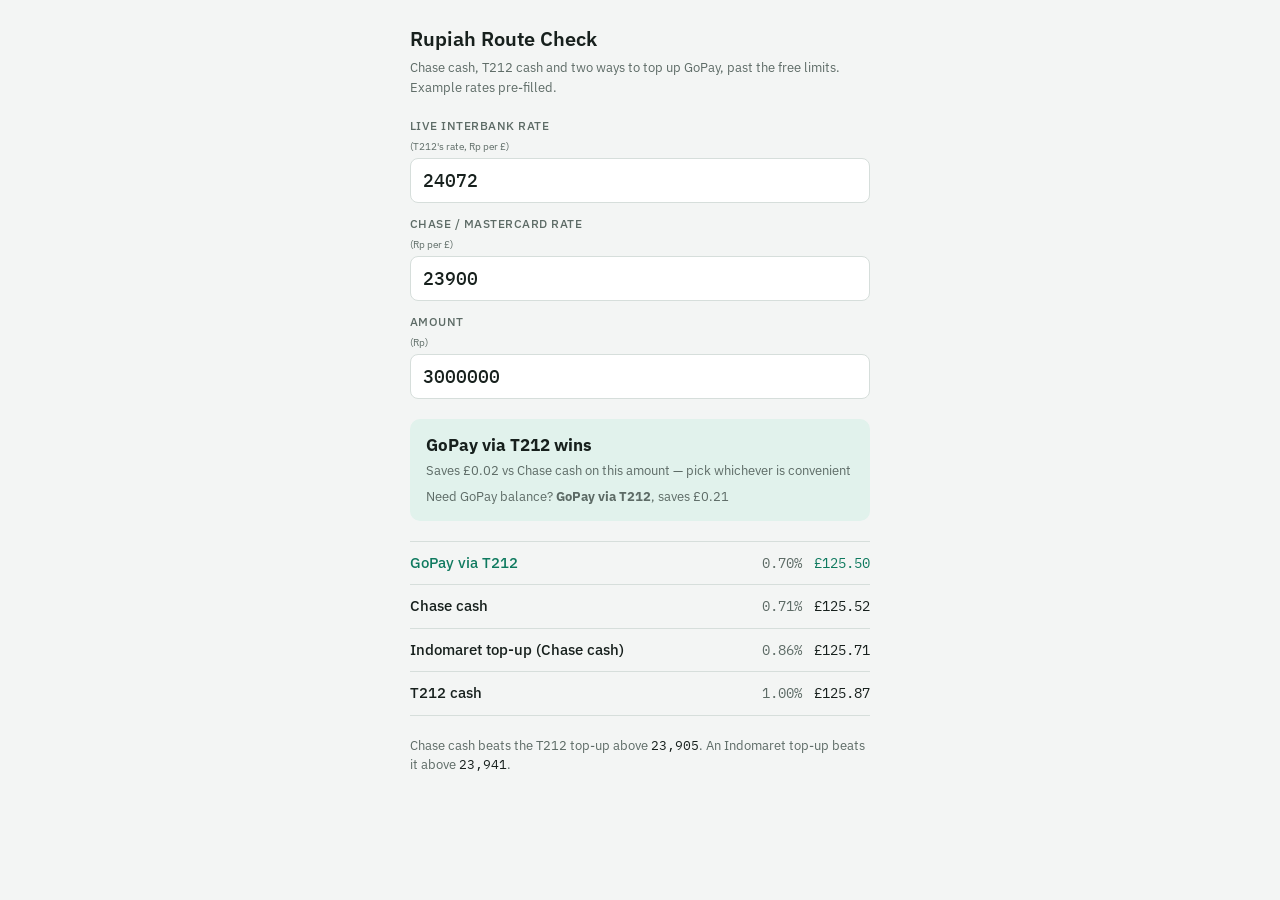
==== rupiah/index.html @ c0dfbf90 "Add Rupiah Route Check app under /rupiah Co-Authored-By: Claude Opus 5.5 <noreply@anthropic.com>" ====
<!doctype html>
<html lang="en">
<head>
<meta charset="utf-8">
<meta name="viewport" content="width=device-width, initial-scale=1, viewport-fit=cover">
<link rel="manifest" href="manifest.webmanifest">
<link rel="icon" href="icon.svg" type="image/svg+xml">
<link rel="apple-touch-icon" href="icon-192.png">
<meta name="theme-color" content="#0f7a5f">
<title>Rupiah Route Check</title>
<link rel="stylesheet" href="https://fonts.googleapis.com/css2?family=IBM+Plex+Sans:wght@400;500;600&family=IBM+Plex+Mono:wght@400;500&display=swap">
<style>
/* Layout: single narrow column — inputs, verdict, three ranked rows */
:root {
  --bg: #f3f5f4; --surface: #ffffff; --fg: #17201d; --muted: #5d6b66;
  --line: #d6dedb; --accent: #0f7a5f; --accent-soft: #e1f2ec; --warn: #a3541a;
  --sans: "IBM Plex Sans", system-ui, -apple-system, sans-serif;
  --mono: "IBM Plex Mono", ui-monospace, Menlo, monospace;
}
@media (prefers-color-scheme: dark) { :root:not([data-theme="light"]) {
  --bg: #121816; --surface: #1b2320; --fg: #e6ece9; --muted: #95a39e;
  --line: #2c3733; --accent: #4cc39f; --accent-soft: #1d3a31; --warn: #e3965c; color-scheme: dark } }
:root[data-theme="dark"] {
  --bg: #121816; --surface: #1b2320; --fg: #e6ece9; --muted: #95a39e;
  --line: #2c3733; --accent: #4cc39f; --accent-soft: #1d3a31; --warn: #e3965c; color-scheme: dark }
body { background: var(--bg); color: var(--fg); font: 15px/1.5 var(--sans); }
.wrap { max-width: 460px; margin: 0 auto; padding-block: 24px 40px;
  padding-left: max(16px, env(safe-area-inset-left, 0px)); padding-right: max(16px, env(safe-area-inset-right, 0px));
  display: flex; flex-direction: column; gap: 20px; }
h1 { font-size: 20px; font-weight: 600; margin: 0; text-wrap: balance; }
.sub { color: var(--muted); font-size: 13px; margin: 4px 0 0; }
.fields { display: grid; gap: 12px; }
label { display: grid; gap: 4px; font-size: 12px; font-weight: 500; letter-spacing: .04em; text-transform: uppercase; color: var(--muted); }
label small { text-transform: none; letter-spacing: 0; font-weight: 400; }
input { font: 500 18px var(--mono); padding: 10px 12px; border: 1px solid var(--line); border-radius: 8px;
  background: var(--surface); color: var(--fg); width: 100%; box-sizing: border-box; font-variant-numeric: tabular-nums; }
input:focus-visible { outline: 2px solid var(--accent); outline-offset: 1px; border-color: transparent; }
.verdict { background: var(--accent-soft); border-radius: 10px; padding: 14px 16px; }
.verdict b { display: block; font-size: 17px; }
.verdict span { font-size: 13px; color: var(--muted); }
.rows { display: grid; border-top: 1px solid var(--line); }
.row { display: grid; grid-template-columns: 1fr auto auto; gap: 12px; align-items: baseline;
  padding: 10px 0; border-bottom: 1px solid var(--line); font-variant-numeric: tabular-nums; }
.row .name { font-weight: 500; }
.row .pct, .row .gbp { font-family: var(--mono); font-size: 14px; text-align: right; }
.row .pct { color: var(--muted); min-width: 56px; }
.row.best .name, .row.best .gbp { color: var(--accent); }
.hint { font-size: 13px; color: var(--muted); margin: 0; }
.hint code { font-family: var(--mono); color: var(--fg); }
.err { color: var(--warn); }

:root { padding-top: env(safe-area-inset-top, 0px); padding-bottom: env(safe-area-inset-bottom, 0px); }
body { margin: 0; }
</style>
</head>
<body>


<div class="wrap">
  <header>
    <h1>Rupiah Route Check</h1>
    <p class="sub">Chase cash, T212 cash and two ways to top up GoPay, past the free limits. Example rates pre-filled.</p>
  </header>

  <div class="fields">
    <label for="mid">Live interbank rate <small>(T212's rate, Rp per £)</small>
      <input id="mid" inputmode="decimal" value="24072"></label>
    <label for="chase">Chase / Mastercard rate <small>(Rp per £)</small>
      <input id="chase" inputmode="decimal" value="23900"></label>
    <label for="amt">Amount <small>(Rp)</small>
      <input id="amt" inputmode="numeric" value="3000000"></label>
  </div>

  <div class="verdict" id="verdict" aria-live="polite"></div>

  <div class="rows" id="rows"></div>

  <p class="hint" id="hint"></p>
</div>

<script>
const $ = id => document.getElementById(id);
const num = v => parseFloat(String(v).replace(/[^\d.]/g, ''));
const ids = ['mid', 'chase', 'amt'];
try { ids.forEach(k => { const v = localStorage.getItem('rrc-' + k); if (v) $(k).value = v; }); } catch (e) {}

function gbp(x) { return '£' + x.toFixed(2); }

function render() {
  const mid = num($('mid').value), chase = num($('chase').value), amt = num($('amt').value);
  try { ids.forEach(k => localStorage.setItem('rrc-' + k, $(k).value)); } catch (e) {}
  if (!(mid > 0 && chase > 0 && amt > 0)) {
    $('verdict').innerHTML = '<b class="err">Enter all three numbers</b>';
    $('rows').innerHTML = ''; $('hint').textContent = ''; return;
  }
  const base = amt / mid;
  const opts = [
    { name: 'Chase cash', pct: (1 - chase / mid) * 100, cost: amt / chase },
    { name: 'GoPay via T212', pct: 0.7, cost: base * 1.007 },
    { name: 'T212 cash', pct: 1.0, cost: base * 1.01 },
    { name: 'Indomaret top-up (Chase cash)', pct: (1 - chase / mid) * 100 + 0.15, cost: amt * 1.0015 / chase, gopay: true },
  ];
  opts[1].gopay = true;
  opts.sort((a, b) => a.cost - b.cost);
  const gp = opts.filter(o => o.gopay);
  const gpDiff = gp[1].cost - gp[0].cost;
  const [best, next] = opts;
  const diff = next.cost - best.cost;
  $('verdict').innerHTML = `<b>${best.name} wins</b><span>Saves ${gbp(diff)} vs ${next.name} on this amount${diff < 0.25 ? ' — pick whichever is convenient' : ''}</span><span style="display:block;margin-top:6px">Need GoPay balance? <b style="display:inline;font-size:inherit">${gp[0].name}</b>, saves ${gbp(gpDiff)}</span>`;
  $('rows').innerHTML = opts.map((o, i) =>
    `<div class="row${i === 0 ? ' best' : ''}"><span class="name">${o.name}</span><span class="pct">${o.pct.toFixed(2)}%</span><span class="gbp">${gbp(o.cost)}</span></div>`).join('');
  const breakeven = mid / 1.007;
  const indoBreak = mid * 1.0015 / 1.007;
  $('hint').innerHTML = `Chase cash beats the T212 top-up above <code>${Math.round(breakeven).toLocaleString('en-GB')}</code>. An Indomaret top-up beats it above <code>${Math.round(indoBreak).toLocaleString('en-GB')}</code>.`;
}
ids.forEach(k => $(k).addEventListener('input', render));
render();
if ('serviceWorker' in navigator) navigator.serviceWorker.register('sw.js');
</script>

</body>
</html>
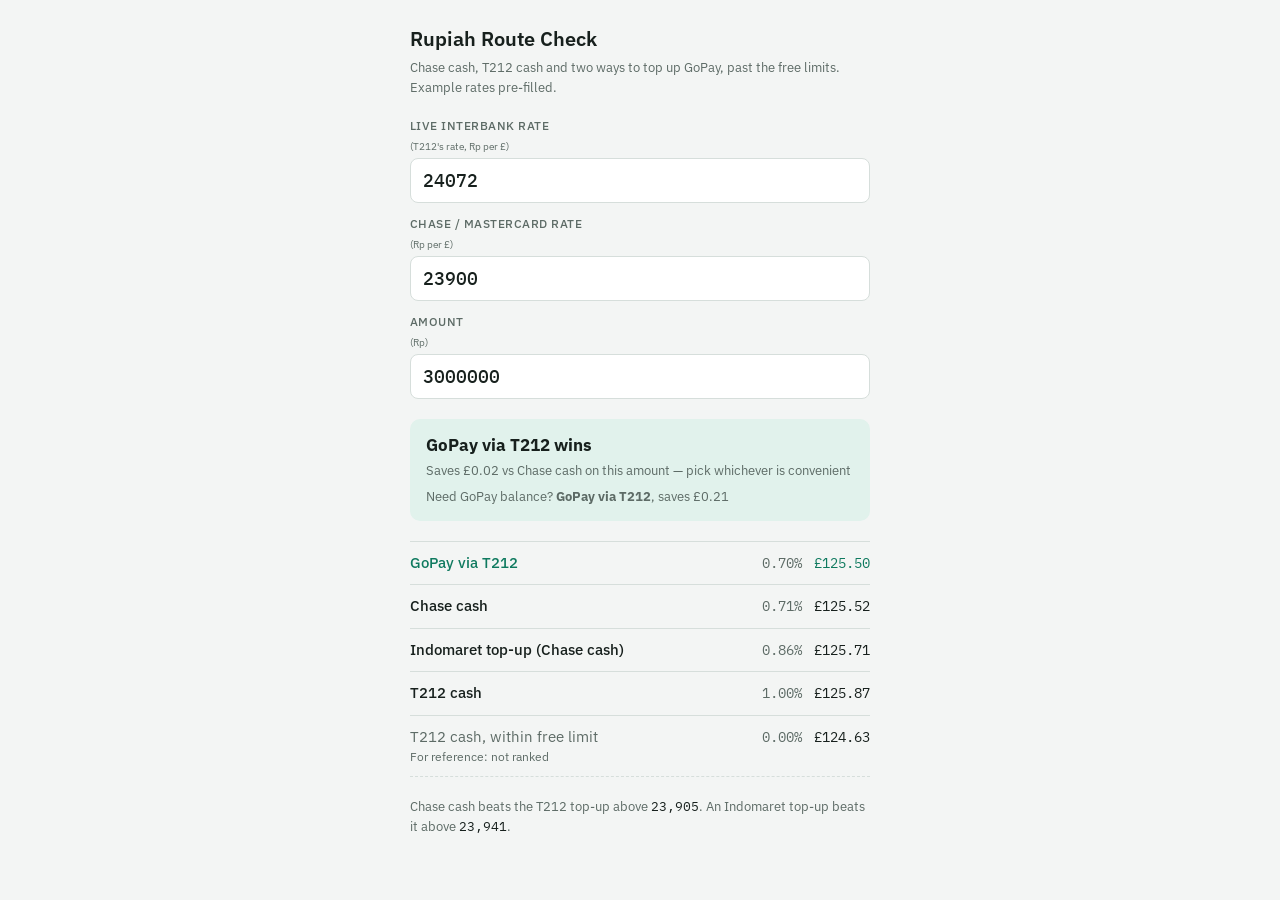
==== commit c41f0729: "Show T212 cash within free limit as reference line in Rupiah calculator Bump service worker cache to" ====
--- a/rupiah/index.html
+++ b/rupiah/index.html
@@ -45,6 +45,9 @@
 .row .pct, .row .gbp { font-family: var(--mono); font-size: 14px; text-align: right; }
 .row .pct { color: var(--muted); min-width: 56px; }
 .row.best .name, .row.best .gbp { color: var(--accent); }
+.row.ref { grid-template-columns: 1fr auto auto; border-bottom-style: dashed; }
+.row.ref .name { font-weight: 400; color: var(--muted); }
+.row.ref .name small { display: block; font-size: 12px; }
 .hint { font-size: 13px; color: var(--muted); margin: 0; }
 .hint code { font-family: var(--mono); color: var(--fg); }
 .err { color: var(--warn); }
@@ -108,7 +111,8 @@
   const diff = next.cost - best.cost;
   $('verdict').innerHTML = `<b>${best.name} wins</b><span>Saves ${gbp(diff)} vs ${next.name} on this amount${diff < 0.25 ? ' — pick whichever is convenient' : ''}</span><span style="display:block;margin-top:6px">Need GoPay balance? <b style="display:inline;font-size:inherit">${gp[0].name}</b>, saves ${gbp(gpDiff)}</span>`;
   $('rows').innerHTML = opts.map((o, i) =>
-    `<div class="row${i === 0 ? ' best' : ''}"><span class="name">${o.name}</span><span class="pct">${o.pct.toFixed(2)}%</span><span class="gbp">${gbp(o.cost)}</span></div>`).join('');
+    `<div class="row${i === 0 ? ' best' : ''}"><span class="name">${o.name}</span><span class="pct">${o.pct.toFixed(2)}%</span><span class="gbp">${gbp(o.cost)}</span></div>`).join('')
+    + `<div class="row ref"><span class="name">T212 cash, within free limit<small>For reference: not ranked</small></span><span class="pct">0.00%</span><span class="gbp">${gbp(base)}</span></div>`;
   const breakeven = mid / 1.007;
   const indoBreak = mid * 1.0015 / 1.007;
   $('hint').innerHTML = `Chase cash beats the T212 top-up above <code>${Math.round(breakeven).toLocaleString('en-GB')}</code>. An Indomaret top-up beats it above <code>${Math.round(indoBreak).toLocaleString('en-GB')}</code>.`;
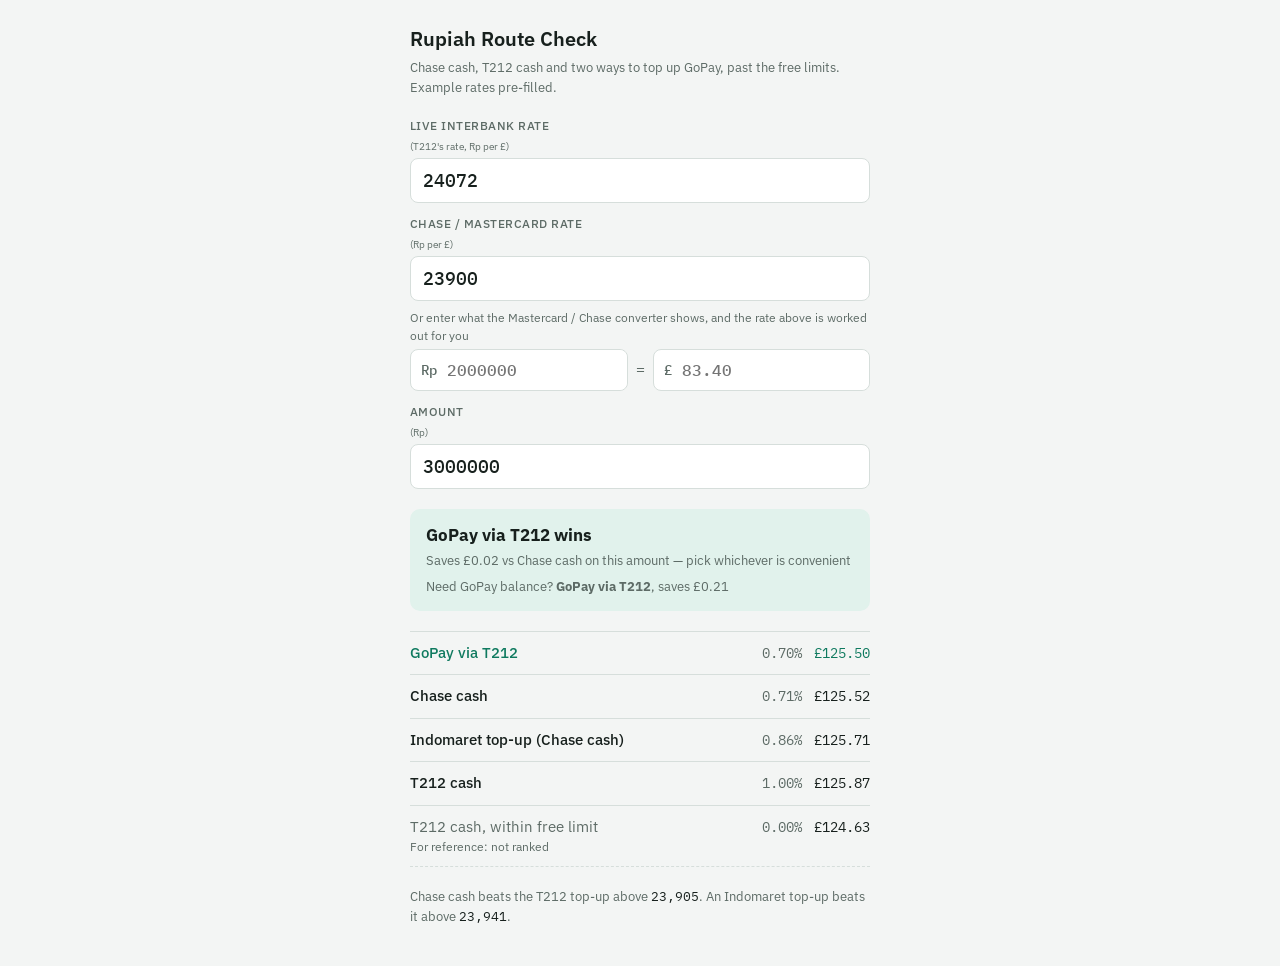
==== commit 7c6c9797: "Add Mastercard converter pair fields to Rupiah calculator Entering 'Rp X = £Y' from the Mastercard/C" ====
--- a/rupiah/index.html
+++ b/rupiah/index.html
@@ -51,6 +51,15 @@
 .hint { font-size: 13px; color: var(--muted); margin: 0; }
 .hint code { font-family: var(--mono); color: var(--fg); }
 .err { color: var(--warn); }
+.pair { display: grid; gap: 4px; margin-top: -4px; }
+.pair-label { font-size: 12px; color: var(--muted); }
+.pair-inputs { display: grid; grid-template-columns: 1fr auto 1fr; gap: 8px; align-items: center; }
+.affix { display: flex; align-items: center; border: 1px solid var(--line); border-radius: 8px; background: var(--surface); }
+.affix:focus-within { outline: 2px solid var(--accent); outline-offset: 1px; border-color: transparent; }
+.affix span { font: 500 14px var(--mono); color: var(--muted); padding-left: 10px; text-transform: none; letter-spacing: 0; }
+.affix input { border: 0; padding-left: 6px; font-size: 16px; min-width: 0; }
+.affix input:focus-visible { outline: 0; }
+.pair-eq { color: var(--muted); font-family: var(--mono); }
 
 :root { padding-top: env(safe-area-inset-top, 0px); padding-bottom: env(safe-area-inset-bottom, 0px); }
 body { margin: 0; }
@@ -70,6 +79,14 @@
       <input id="mid" inputmode="decimal" value="24072"></label>
     <label for="chase">Chase / Mastercard rate <small>(Rp per £)</small>
       <input id="chase" inputmode="decimal" value="23900"></label>
+    <div class="pair" role="group" aria-labelledby="pair-label">
+      <span class="pair-label" id="pair-label">Or enter what the Mastercard / Chase converter shows, and the rate above is worked out for you</span>
+      <div class="pair-inputs">
+        <label class="affix" aria-label="Rupiah amount from converter"><span>Rp</span><input id="mcIdr" inputmode="numeric" placeholder="2000000"></label>
+        <span class="pair-eq">=</span>
+        <label class="affix" aria-label="Pound amount from converter"><span>£</span><input id="mcGbp" inputmode="decimal" placeholder="83.40"></label>
+      </div>
+    </div>
     <label for="amt">Amount <small>(Rp)</small>
       <input id="amt" inputmode="numeric" value="3000000"></label>
   </div>
@@ -84,8 +101,15 @@
 <script>
 const $ = id => document.getElementById(id);
 const num = v => parseFloat(String(v).replace(/[^\d.]/g, ''));
-const ids = ['mid', 'chase', 'amt'];
+const ids = ['mid', 'chase', 'amt', 'mcIdr', 'mcGbp'];
 try { ids.forEach(k => { const v = localStorage.getItem('rrc-' + k); if (v) $(k).value = v; }); } catch (e) {}
+
+// Converter pair (Rp X = £Y) sets the Chase rate; the rate field stays directly editable.
+function fromPair() {
+  const idr = num($('mcIdr').value), gbpAmt = num($('mcGbp').value);
+  if (idr > 0 && gbpAmt > 0) $('chase').value = String(Math.round(idr / gbpAmt * 100) / 100);
+  render();
+}
 
 function gbp(x) { return '£' + x.toFixed(2); }
 
@@ -117,7 +141,8 @@
   const indoBreak = mid * 1.0015 / 1.007;
   $('hint').innerHTML = `Chase cash beats the T212 top-up above <code>${Math.round(breakeven).toLocaleString('en-GB')}</code>. An Indomaret top-up beats it above <code>${Math.round(indoBreak).toLocaleString('en-GB')}</code>.`;
 }
-ids.forEach(k => $(k).addEventListener('input', render));
+['mid', 'chase', 'amt'].forEach(k => $(k).addEventListener('input', render));
+['mcIdr', 'mcGbp'].forEach(k => $(k).addEventListener('input', fromPair));
 render();
 if ('serviceWorker' in navigator) navigator.serviceWorker.register('sw.js');
 </script>
